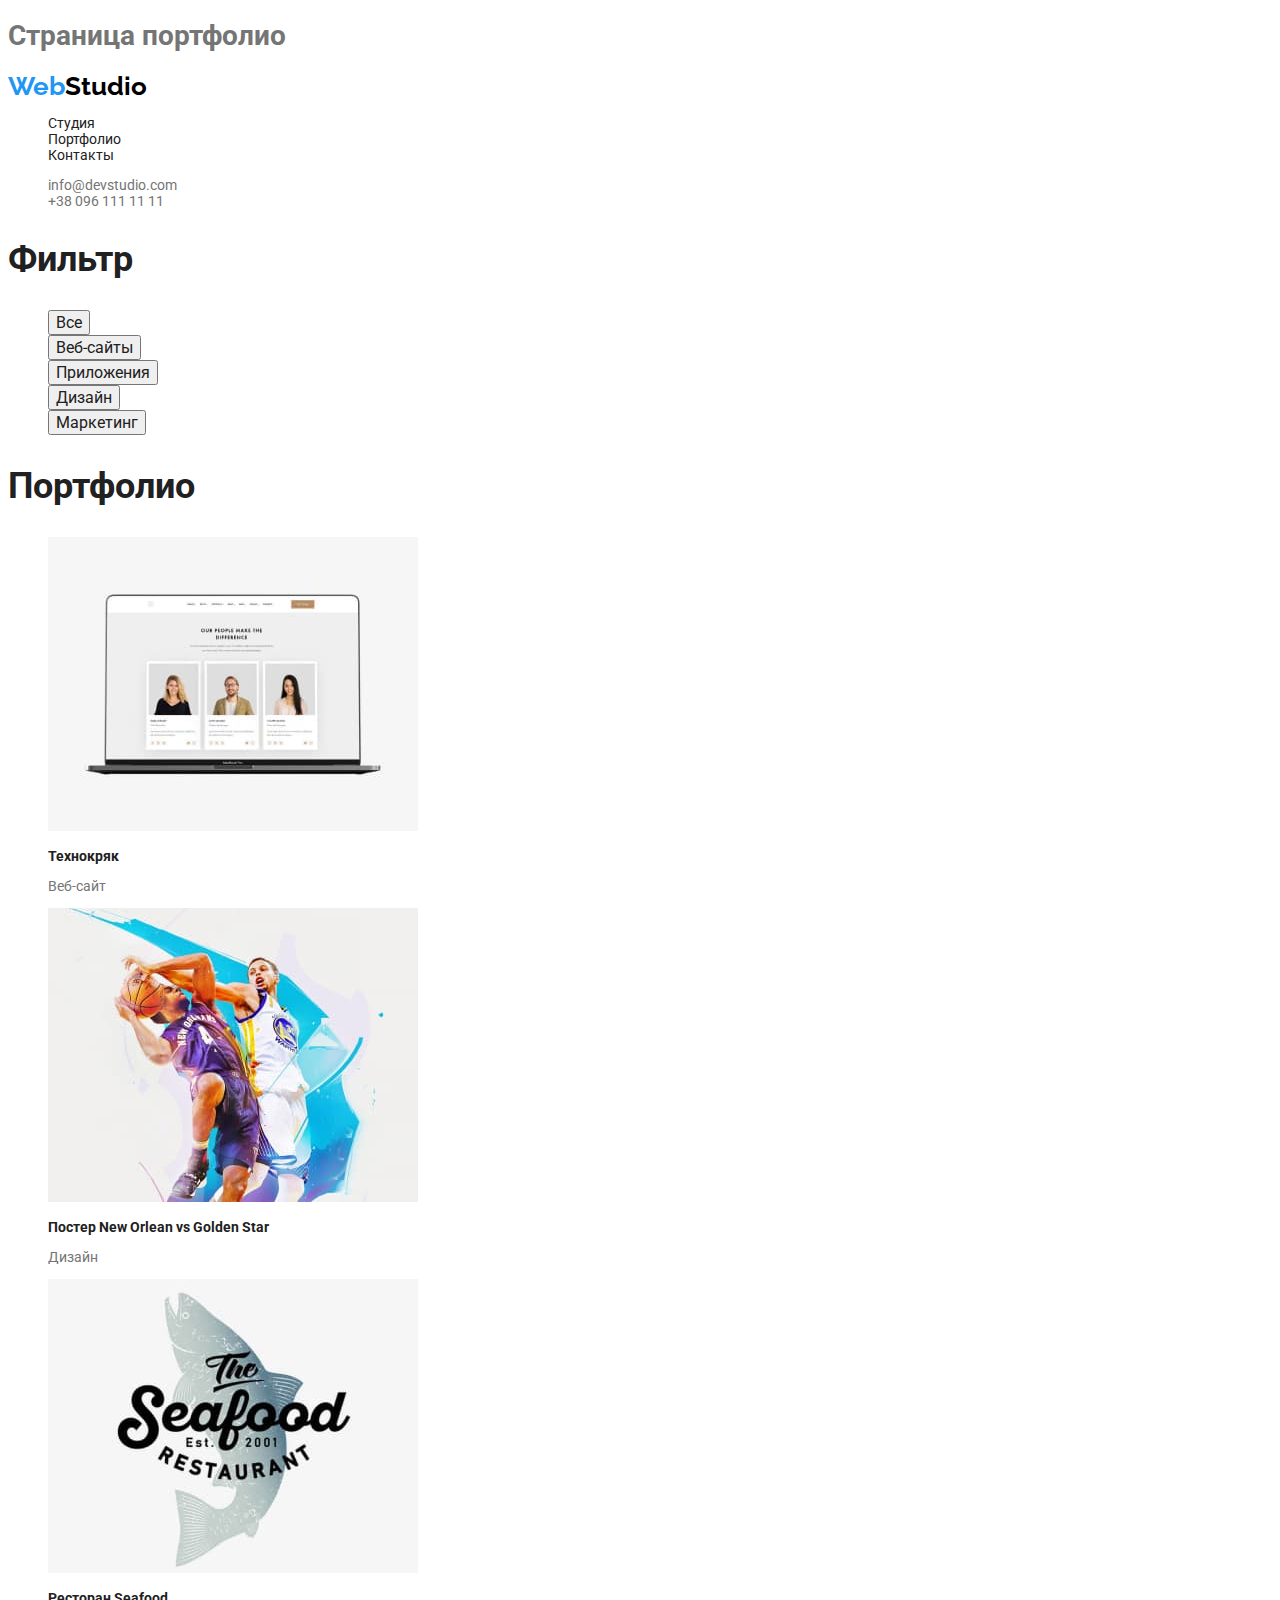
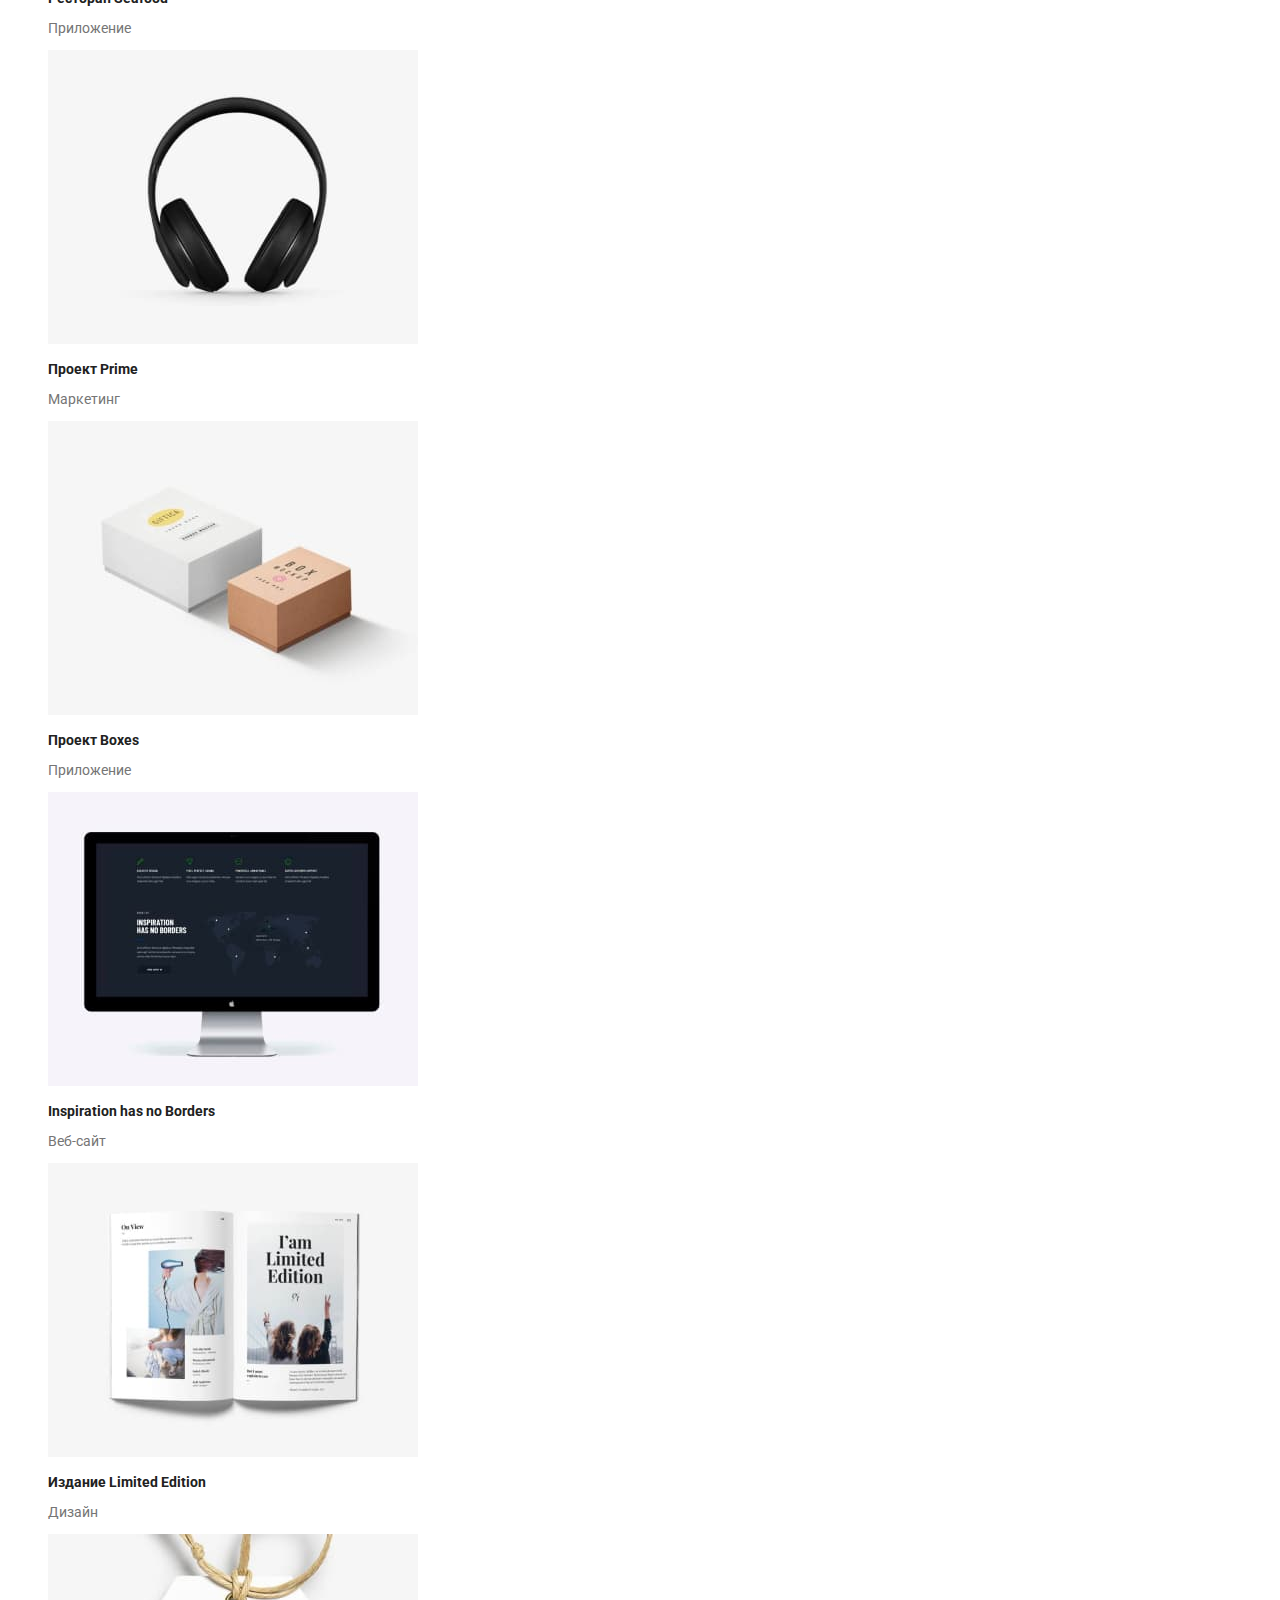
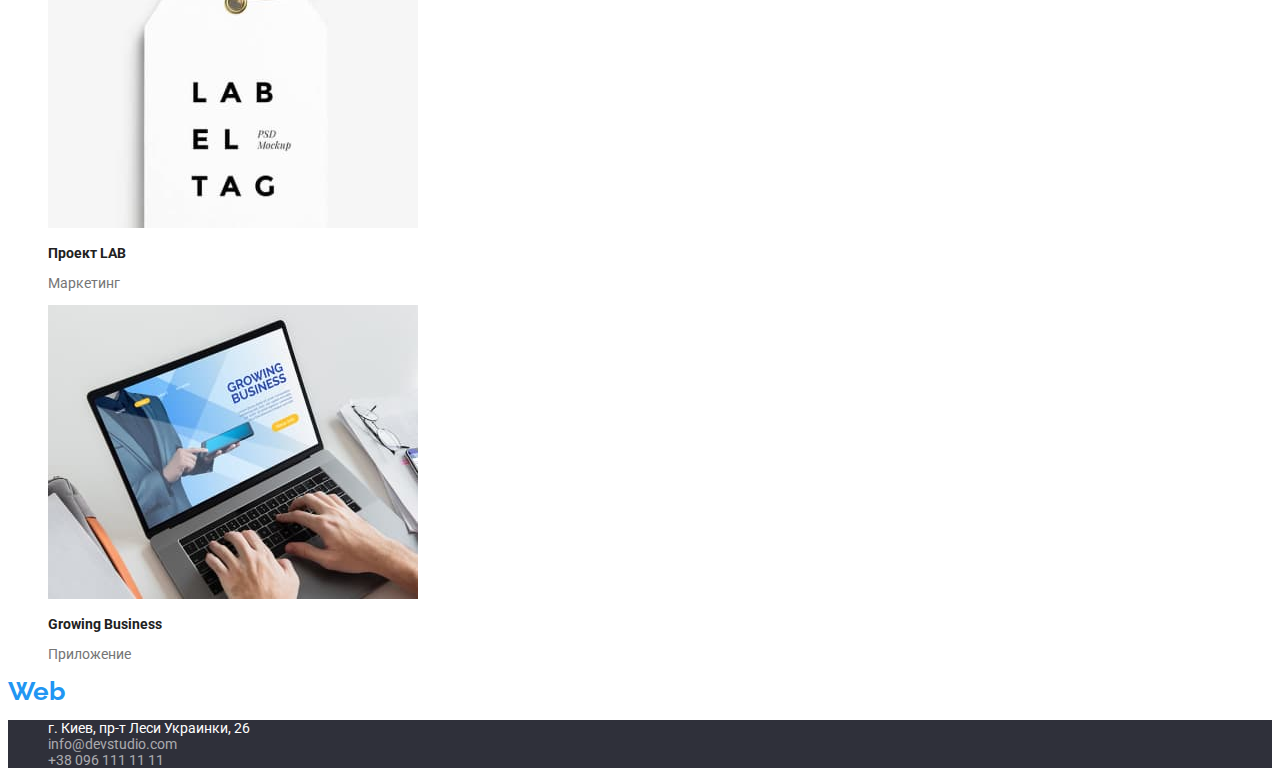
==== portfolio.html @ e49c1f8f "Додає пропущені пробіли між атрибутами" ====
<!DOCTYPE html>
<html lang="ru">
  <head>
    <title>Портфолио</title>
    <link rel= "stylesheet" href="./css/styles.css" />
      <meta http-equiv="X-UA-Compatible" content="IE=Edge">
      <meta charset="utf-8">
      <link rel="preconnect" href="https://fonts.gstatic.com">
    <link href="https://fonts.googleapis.com/css2?family=Raleway:wght@700&family=Roboto:wght@400;500;700;900&display=swap" rel="stylesheet">
  </head>
  <body>
 <!--Хедер-->  
      <h1>Страница портфолио</h1>
    <header>
        <nav>
            <a href="index.html" class=logo>Web<span class="span-black">Studio</span></a>
            <ul class="site-nav list">
                <li><a href="./index.html"class=link>Студия</a></li> 
                <li><a href="" class=link>Портфолио</a></li>
                <li><a href="" class=link>Контакты</a></li> 
            </ul>
        </nav>
        <ul class="auth-nav list">
            <li><a href="mailto:info@devstudio.com" class=link>info@devstudio.com</a> </li> 
            <li><a href="tel:+380961111111" class=link>+38 096 111 11 11</a> </li>
          </ul> 
    </header>
    <main>
 <!--Фильтр-->  
        <section>
            <h2>Фильтр</h2>
            <ul class="button-list">
                <li><button type=button class="button">Все</button></li>
                <li><button type=button class="button">Веб-сайты</button></li>
                <li><button type=button class="button">Приложения</button></li>
                <li><button type=button class="button">Дизайн</button></li>
                <li><button type=button class="button">Маркетинг</button></li>
            </ul>
        </section>
 <!--Портфолио-->  
        <section>
            <h2>Портфолио</h2>
            <ul>
                <li>
                    <img src="./images/img4.jpg" alt="технокряк" width="370"/>
                    <h3 class="title">Технокряк</h3>
                    <p>Веб-сайт</p>  
                </li>
                <li>
                    <img src="./images/img5.jpg" alt="Постер New Orlean vs Golden Star" width="370"/>
                    <h3 class="title">Постер New Orlean vs Golden Star</h3>
                    <p>Дизайн</p>  
                </li>
                <li>
                    <img src="./images/img6.jpg" alt="Ресторан Seafood" width="370"/>
                    <h3 class="title">Ресторан Seafood</h3>
                    <p>Приложение</p>  
                </li> 
                <li>
                    <img src="./images/img7.jpg" alt="Проект Prime" width="370"/>
                    <h3 class="title">Проект Prime</h3>
                    <p>Маркетинг</p>  
                </li>
                <li>
                    <img src="./images/img8.jpg" alt="Проект Boxes" width="370"/>
                    <h3 class="title">Проект Boxes</h3>
                    <p>Приложение</p>  
                </li>
                <li>
                    <img src="./images/img9.jpg" alt="Inspiration has no Borders" width="370"/>
                    <h3 class="title">Inspiration has no Borders</h3>
                    <p>Веб-сайт</p>  
                </li>
                <li>
                    <img src="./images/img10.jpg" alt="Издание Limited Edition" width="370"/>
                    <h3 class="title">Издание Limited Edition</h3>
                    <p>Дизайн</p>  
                </li> 
                <li>
                    <img src="./images/img11.jpg" alt="Проект LAB" width="370"/>
                    <h3 class="title">Проект LAB</h3>
                    <p>Маркетинг</p>  
                </li> 
                <li>
                    <img src="./images/img12.jpg" alt="Проект LAB" width="370"/>
                    <h3 class="title">Growing Business</h3>
                    <p>Приложение</p>  
                </li>    
            </ul> 
        </section>
    </main>
 <!--Футер-->  
    <footer>
        <a href="index.html" class=logo>Web<span class="span-white">Studio</span></a>
        <address>   
        <ul class="address">
            <li><a href=""class=address>г. Киев, пр-т Леси Украинки, 26</a></li>  
            <li><a href="mailto:info@devstudio.com" class=address-communication>info@devstudio.com</a></li>   
            <li><a href="tel:+380961111111" class=address-communication>+38 096 111 11 11</a></li>        
        </ul>
        </address>
    </footer> 
   </body>
</html>
---- css/styles.css ----
:root {
    --primery-text-color: #757575;  
    --title-text-color: #212121; 
    --hero-title-text-color: #FFFFFF; 
    --accent-color: #2196F3;
    --primery-background-color: #FFFFFF; 
}

body {
    background-color: var(--primery-background-color);
    color: var(--primery-text-color);
    font-family: 'Roboto', sans-serif;
    font-weight: regular;
    font-size: 14px;
    line-height: 1,7;
    font-display: swap;
}

/* list style*/

a {
    text-decoration: none;
  }

ul {
    list-style: none;
}

/* logo */

.logo {
    color: var(--accent-color);
    font-family: 'Raleway', sans-serif;
    font-style: normal;
    font-weight: bold;
    font-size: 26px;
    line-height: 1,7;
} 

.span-black {
    color: #000000;
}
.span-white {
    color: #FFFFFF
}

 /* site nav */

.site-nav .link {
    color: var(--title-text-color);
    font-weight: medium;
    font-size: 14px;
}

.site-nav .link:hover,
.site-nav .link:focus {
    color: var(--accent-color);
}

/* auth nav */

.auth-nav .link {
    color: var(--primery-text-color);
    font-weight: medium;
    font-size: 14px;
}
.auth-nav .link:hover,
.auth-nav .link:focus {
    color: var(--accent-color);
}

/* hero */

.hero-title {
    color: var(--hero-title-text-color);
    font-weight: black;
    font-size: 44px;
    line-height: 1,4;
    background-color: #2F303A;
}

/* section */

h2 {
    color: var(--title-text-color);
    font-weight: bold;
    font-size: 36px;
}

.title {
    color: var(--title-text-color);
    font-weight: bold;
    font-size: 14px;
}

/* button */

.button-primery {
    color: #FFFFFF; 
    background-color: var(--accent-color);
    cursor: pointer;
    font-style: bold;
    font-family: 'Roboto', sans-serif;
    font-size: 16px;
    line-height: 1,9;
}   
.button {
    color: var(--title-text-color);
    cursor: pointer; 
    font-style: medium;
    font-family: 'Roboto', sans-serif;
    font-size: 16px;
    line-height: 1,6;  
}
.button:hover,
.button:focus {
    background-color: var(--accent-color);
}

/* footer contacts */

address {
    font-style: normal;
}
.address {
    color: #FFFFFF;
    font-family: 'Roboto', sans-serif;
    font-style: regular;
    font-size: 14px;
    line-height: 1,7;
    background-color: #2F303A;
}
.address-communication {
    color: rgba(255, 255, 255, 0.6);
}
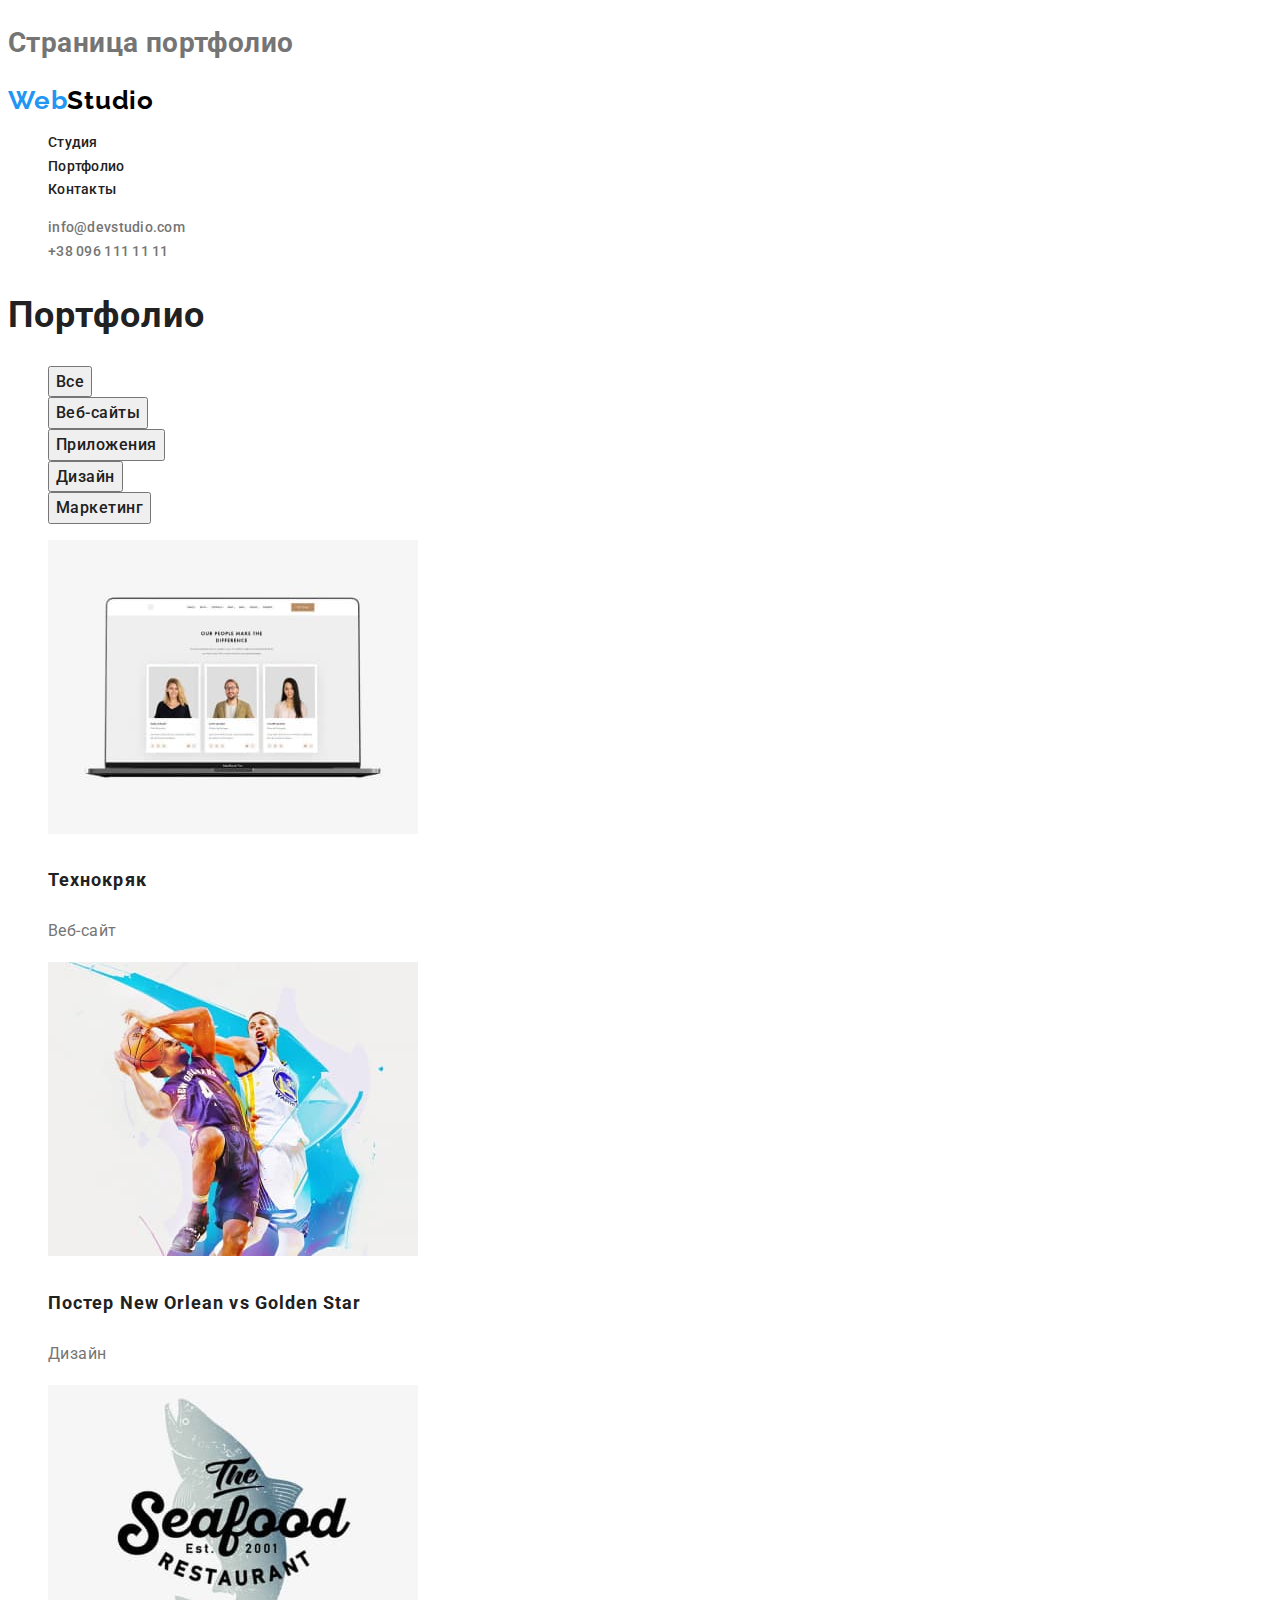
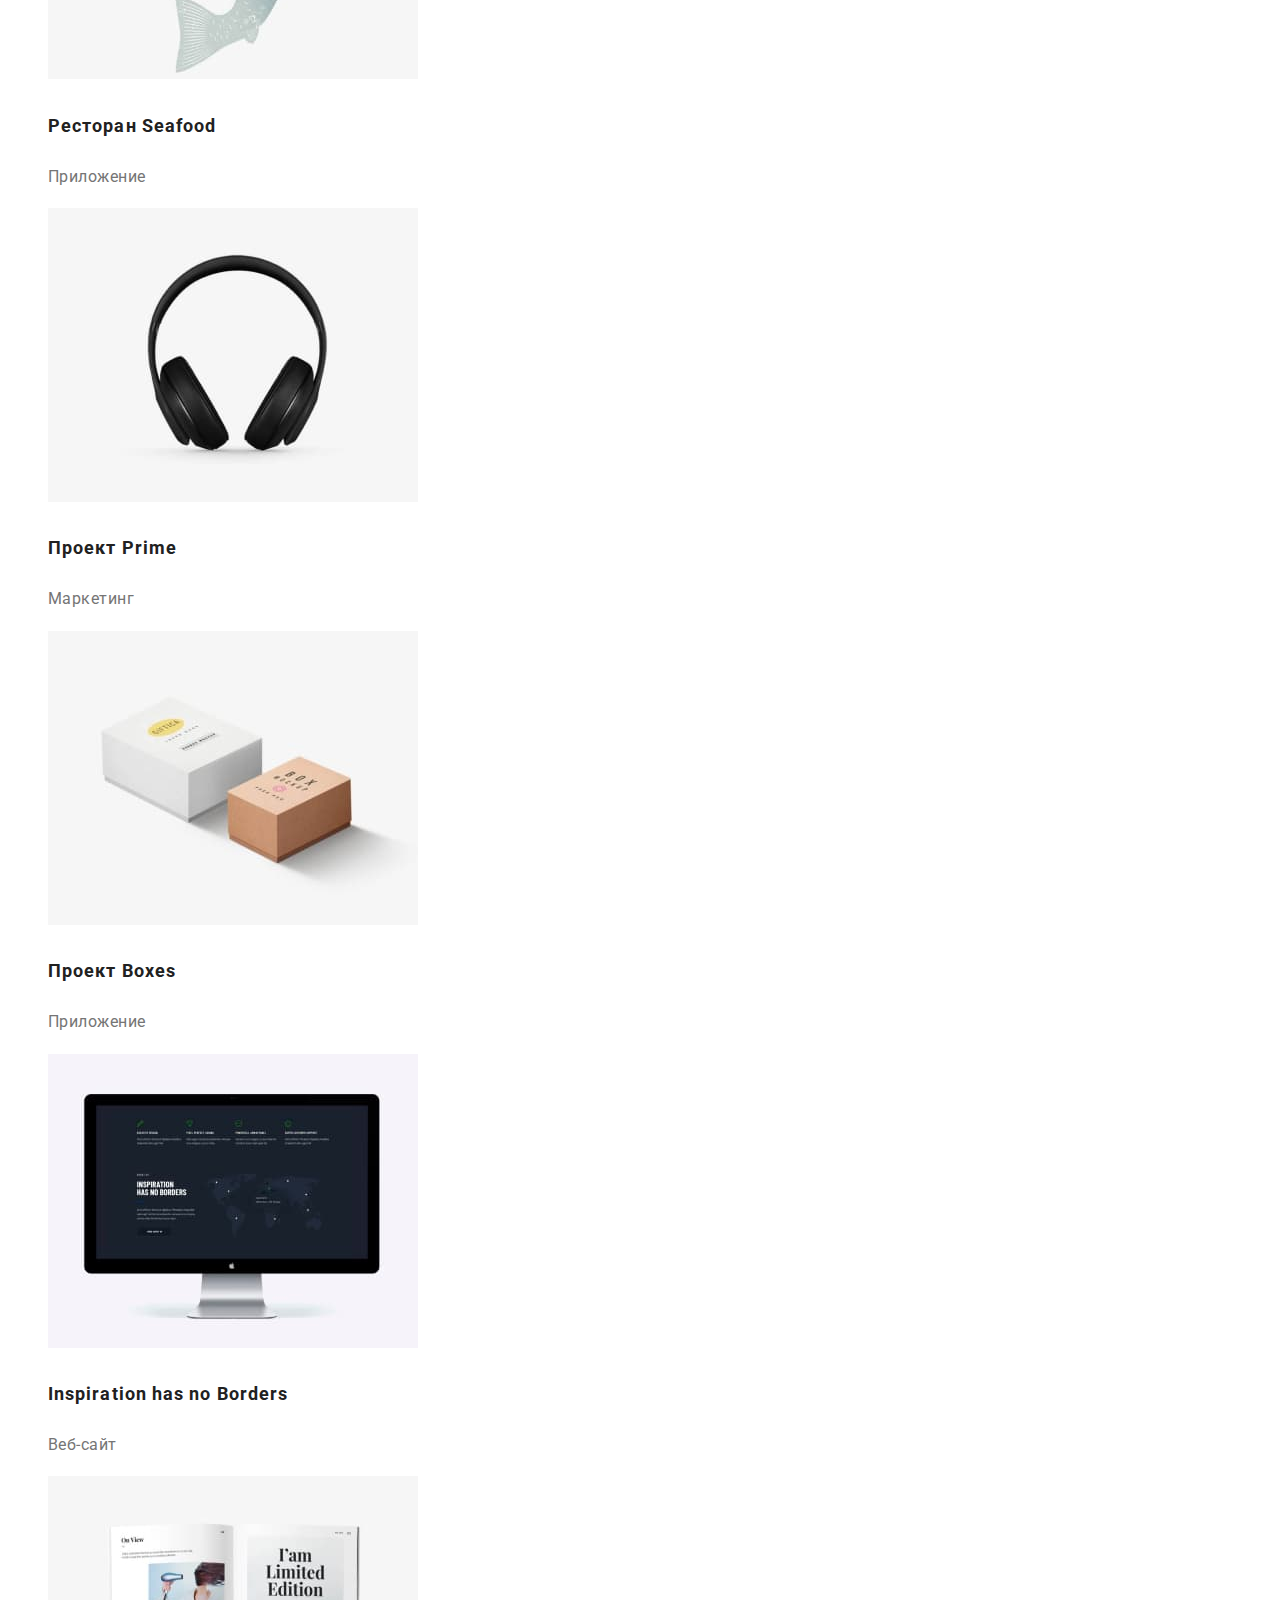
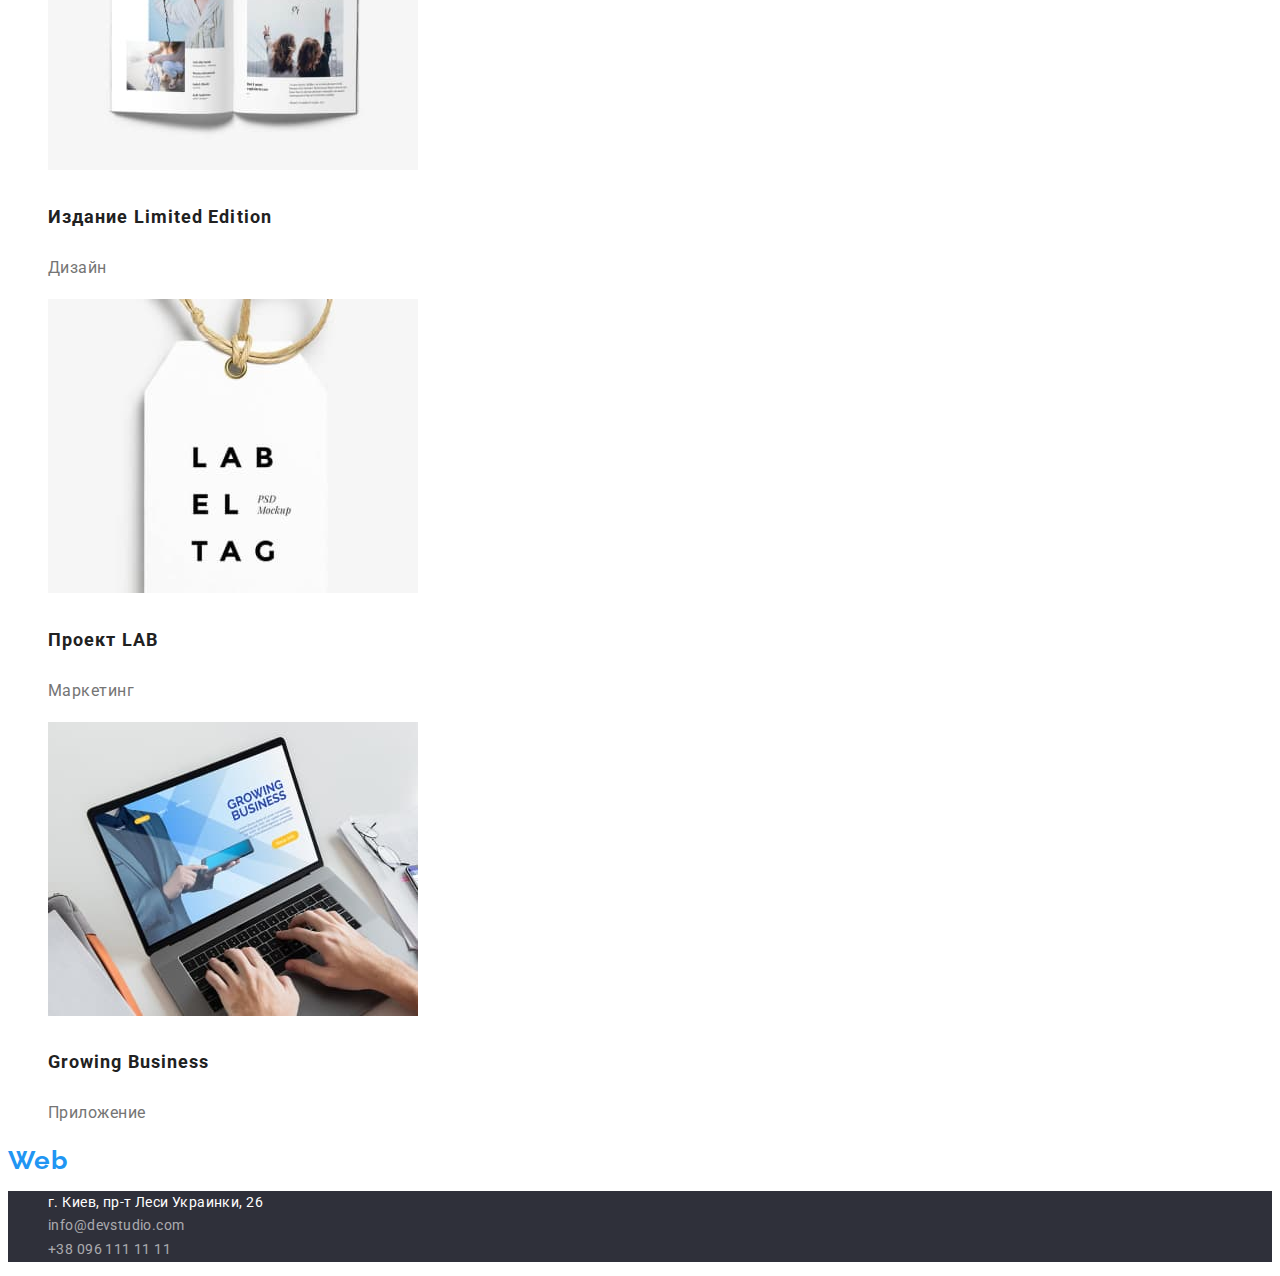
==== commit 943bb592: "Коригує текст і параметри шрифта" ====
--- a/portfolio.html
+++ b/portfolio.html
@@ -26,9 +26,9 @@
           </ul> 
     </header>
     <main>
- <!--Фильтр-->  
+ <!--Портфолио-->  
         <section>
-            <h2>Фильтр</h2>
+            <h2>Портфолио</h2>
             <ul class="button-list">
                 <li><button type=button class="button">Все</button></li>
                 <li><button type=button class="button">Веб-сайты</button></li>
@@ -36,55 +36,51 @@
                 <li><button type=button class="button">Дизайн</button></li>
                 <li><button type=button class="button">Маркетинг</button></li>
             </ul>
-        </section>
- <!--Портфолио-->  
-        <section>
-            <h2>Портфолио</h2>
-            <ul>
+            <ul class="portfolio">
                 <li>
                     <img src="./images/img4.jpg" alt="технокряк" width="370"/>
-                    <h3 class="title">Технокряк</h3>
-                    <p>Веб-сайт</p>  
+                    <h3 class="portfolio-title">Технокряк</h3>
+                    <p class="portfolio">Веб-сайт</p>  
                 </li>
                 <li>
                     <img src="./images/img5.jpg" alt="Постер New Orlean vs Golden Star" width="370"/>
-                    <h3 class="title">Постер New Orlean vs Golden Star</h3>
-                    <p>Дизайн</p>  
+                    <h3 class="portfolio-title">Постер New Orlean vs Golden Star</h3>
+                    <p class="portfolio">Дизайн</p>  
                 </li>
                 <li>
                     <img src="./images/img6.jpg" alt="Ресторан Seafood" width="370"/>
-                    <h3 class="title">Ресторан Seafood</h3>
-                    <p>Приложение</p>  
+                    <h3 class="portfolio-title">Ресторан Seafood</h3>
+                    <p class="portfolio">Приложение</p>  
                 </li> 
                 <li>
                     <img src="./images/img7.jpg" alt="Проект Prime" width="370"/>
-                    <h3 class="title">Проект Prime</h3>
-                    <p>Маркетинг</p>  
+                    <h3 class="portfolio-title">Проект Prime</h3>
+                    <p class="portfolio">Маркетинг</p>  
                 </li>
                 <li>
                     <img src="./images/img8.jpg" alt="Проект Boxes" width="370"/>
-                    <h3 class="title">Проект Boxes</h3>
-                    <p>Приложение</p>  
+                    <h3 class="portfolio-title">Проект Boxes</h3>
+                    <p class="portfolio">Приложение</p>  
                 </li>
                 <li>
                     <img src="./images/img9.jpg" alt="Inspiration has no Borders" width="370"/>
-                    <h3 class="title">Inspiration has no Borders</h3>
-                    <p>Веб-сайт</p>  
+                    <h3 class="portfolio-title">Inspiration has no Borders</h3>
+                    <p class="portfolio">Веб-сайт</p>  
                 </li>
                 <li>
                     <img src="./images/img10.jpg" alt="Издание Limited Edition" width="370"/>
-                    <h3 class="title">Издание Limited Edition</h3>
-                    <p>Дизайн</p>  
+                    <h3 class="portfolio-title">Издание Limited Edition</h3>
+                    <p class="portfolio">Дизайн</p>  
                 </li> 
                 <li>
                     <img src="./images/img11.jpg" alt="Проект LAB" width="370"/>
-                    <h3 class="title">Проект LAB</h3>
-                    <p>Маркетинг</p>  
+                    <h3 class="portfolio-title">Проект LAB</h3>
+                    <p class="portfolio">Маркетинг</p>  
                 </li> 
                 <li>
                     <img src="./images/img12.jpg" alt="Проект LAB" width="370"/>
-                    <h3 class="title">Growing Business</h3>
-                    <p>Приложение</p>  
+                    <h3 class="portfolio-title">Growing Business</h3>
+                    <p class="portfolio">Приложение</p>  
                 </li>    
             </ul> 
         </section>
--- a/css/styles.css
+++ b/css/styles.css
@@ -10,9 +10,10 @@
     background-color: var(--primery-background-color);
     color: var(--primery-text-color);
     font-family: 'Roboto', sans-serif;
-    font-weight: regular;
+    font-weight: 400;
     font-size: 14px;
-    line-height: 1,7;
+    line-height: 1.7;
+    letter-spacing: 0.03em;
     font-display: swap;
 }
 
@@ -32,9 +33,10 @@
     color: var(--accent-color);
     font-family: 'Raleway', sans-serif;
     font-style: normal;
-    font-weight: bold;
+    font-weight: 700;
     font-size: 26px;
-    line-height: 1,7;
+    line-height: 1.19;
+    letter-spacing: 0.03em;
 } 
 
 .span-black {
@@ -48,8 +50,10 @@
 
 .site-nav .link {
     color: var(--title-text-color);
-    font-weight: medium;
+    font-weight: 500;
     font-size: 14px;
+    line-height: 1.14;
+    letter-spacing: 0.02em;
 }
 
 .site-nav .link:hover,
@@ -61,8 +65,10 @@
 
 .auth-nav .link {
     color: var(--primery-text-color);
-    font-weight: medium;
+    font-weight: 500;
     font-size: 14px;
+    line-height: 1.14;
+    letter-spacing: 0.02em;
 }
 .auth-nav .link:hover,
 .auth-nav .link:focus {
@@ -73,9 +79,10 @@
 
 .hero-title {
     color: var(--hero-title-text-color);
-    font-weight: black;
+    font-weight: 900;
     font-size: 44px;
-    line-height: 1,4;
+    line-height: 1.36;
+    letter-spacing: 0.06em;
     background-color: #2F303A;
 }
 
@@ -83,14 +90,50 @@
 
 h2 {
     color: var(--title-text-color);
-    font-weight: bold;
+    font-weight: 700;
     font-size: 36px;
+    line-height: 1.17;
+    letter-spacing: 0.03em;
 }
 
 .title {
     color: var(--title-text-color);
-    font-weight: bold;
+    font-weight: 700;
     font-size: 14px;
+    line-height: 1.14;
+    letter-spacing: 0.03em;
+}
+
+/* section-team */
+
+.team-title {
+    color: var(--title-text-color);
+    font-weight: 500;
+    font-size: 16px;
+    line-height: 1.19;
+    letter-spacing: 0.03em;
+}
+
+.team-text {
+    font-size: 16px;
+    line-height: 1.19;
+    letter-spacing: 0.03em;
+}
+
+/* section-portfolio */
+
+.portfolio-title {
+    color: var(--title-text-color);
+    font-weight: 700;
+    font-size: 18px;
+    line-height: 2;
+    letter-spacing: 0.06em;
+}
+
+.portfolio {
+    font-size: 16px;
+    line-height: 1.9;
+    letter-spacing: 0.03em;
 }
 
 /* button */
@@ -99,18 +142,20 @@
     color: #FFFFFF; 
     background-color: var(--accent-color);
     cursor: pointer;
-    font-style: bold;
+    font-weight: 700;
     font-family: 'Roboto', sans-serif;
     font-size: 16px;
-    line-height: 1,9;
+    line-height: 1.9;
+    letter-spacing: 0.06em;
 }   
 .button {
     color: var(--title-text-color);
     cursor: pointer; 
-    font-style: medium;
+    font-weight: 500;
     font-family: 'Roboto', sans-serif;
     font-size: 16px;
-    line-height: 1,6;  
+    line-height: 1.6;  
+    letter-spacing: 0.03em;
 }
 .button:hover,
 .button:focus {
@@ -125,9 +170,10 @@
 .address {
     color: #FFFFFF;
     font-family: 'Roboto', sans-serif;
-    font-style: regular;
+    font-weight: 400;
     font-size: 14px;
-    line-height: 1,7;
+    line-height: 1.7;
+    letter-spacing: 0.03em;
     background-color: #2F303A;
 }
 .address-communication {
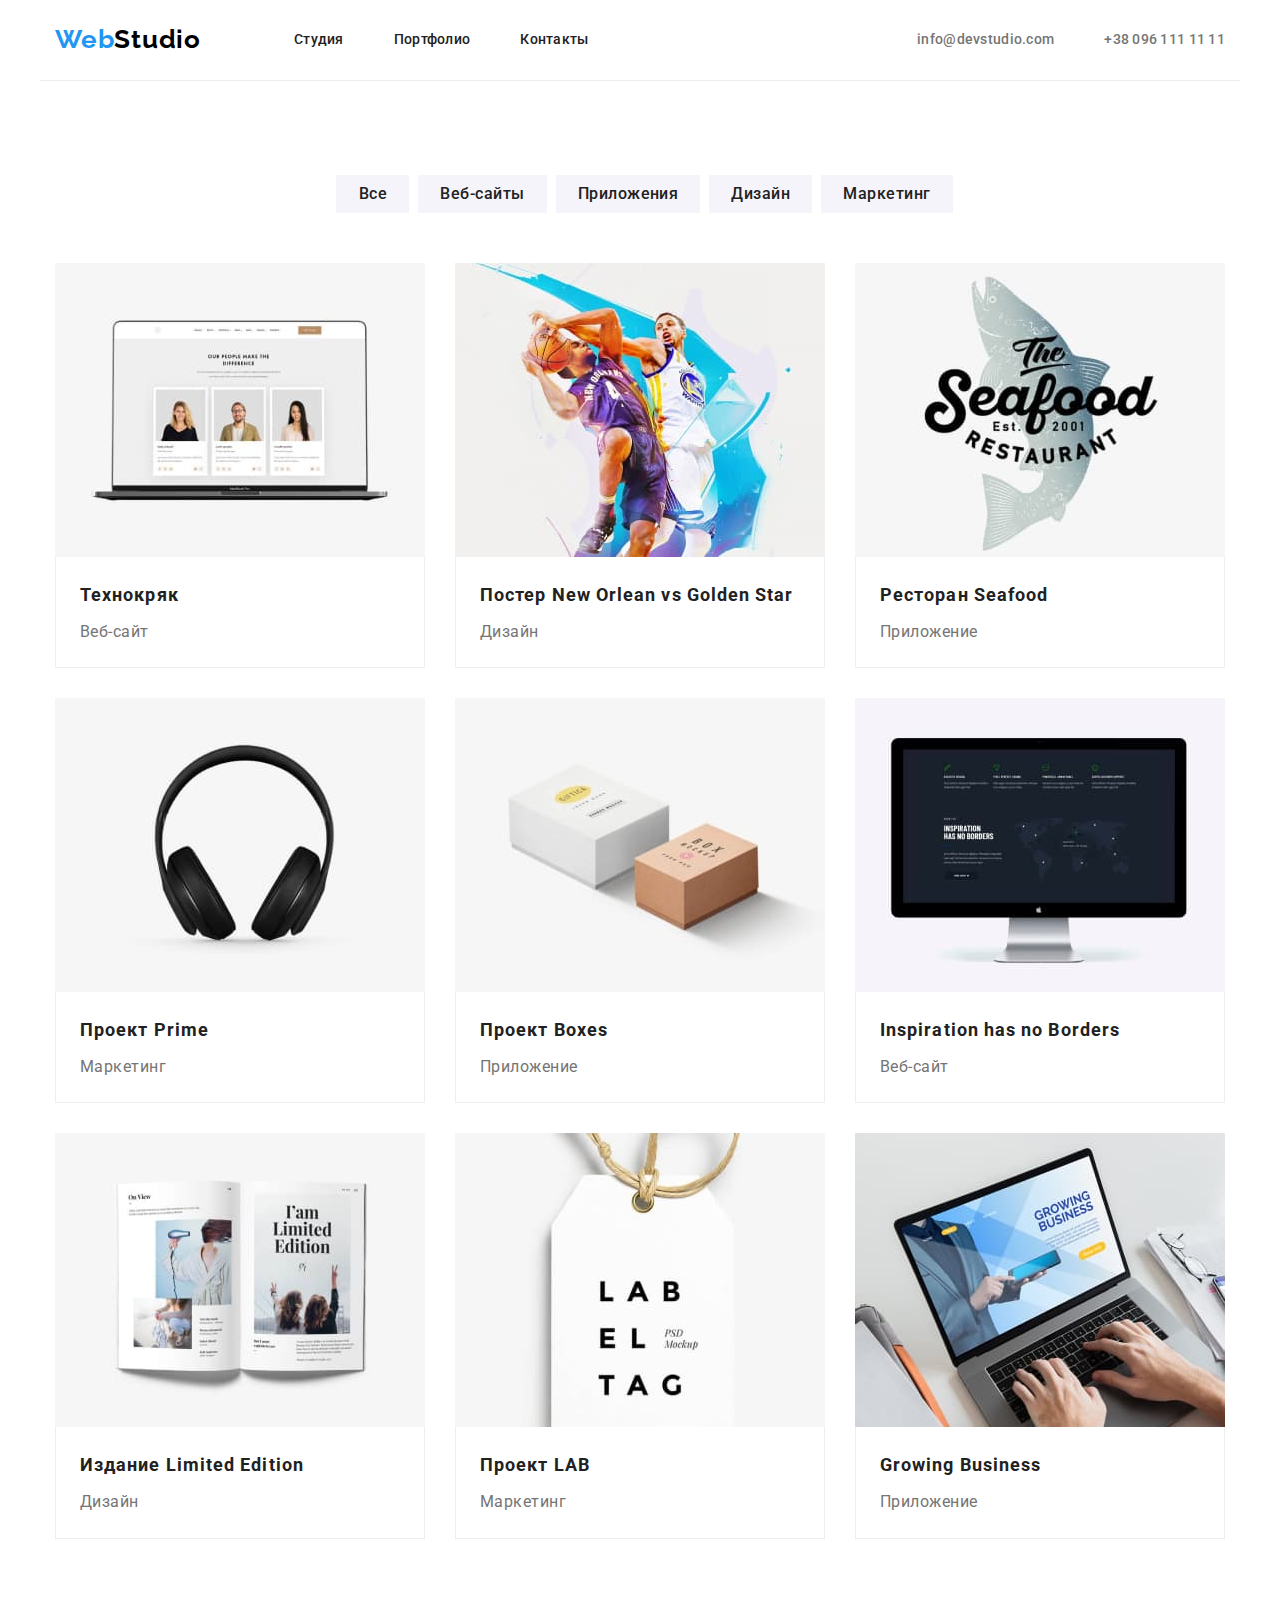
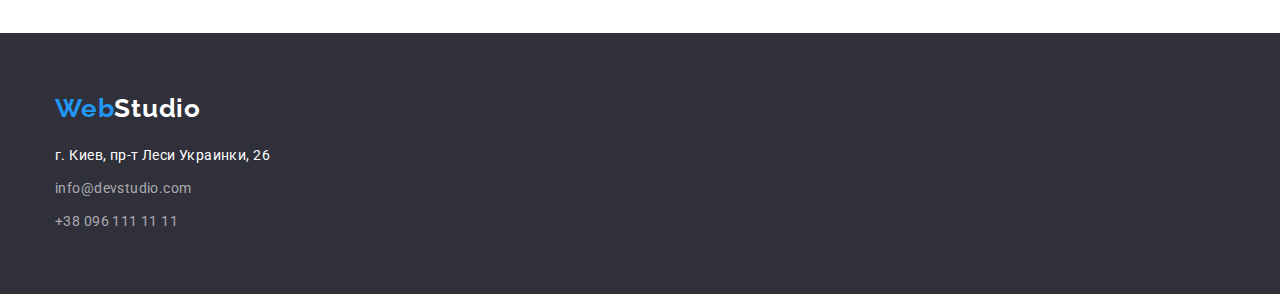
==== commit f2359042: "Оновлює робочий файл" ====
--- a/portfolio.html
+++ b/portfolio.html
@@ -2,99 +2,126 @@
 <html lang="ru">
   <head>
     <title>Портфолио</title>
-    <link rel= "stylesheet" href="./css/styles.css" />
       <meta http-equiv="X-UA-Compatible" content="IE=Edge">
       <meta charset="utf-8">
       <link rel="preconnect" href="https://fonts.gstatic.com">
     <link href="https://fonts.googleapis.com/css2?family=Raleway:wght@700&family=Roboto:wght@400;500;700;900&display=swap" rel="stylesheet">
-  </head>
+    <link rel="stylesheet" href="https://cdnjs.cloudflare.com/ajax/libs/modern-normalize/1.0.0/modern-normalize.min.css">  
+    <link rel= "stylesheet" href="./css/styles.css" />
+</head>
   <body>
  <!--Хедер-->  
-      <h1>Страница портфолио</h1>
+      <!--<h1>Страница портфолио</h1>-->  
     <header>
-        <nav>
+        <div class="container-header container"> 
+            <nav class="site-nav">
             <a href="index.html" class=logo>Web<span class="span-black">Studio</span></a>
-            <ul class="site-nav list">
-                <li><a href="./index.html"class=link>Студия</a></li> 
-                <li><a href="" class=link>Портфолио</a></li>
-                <li><a href="" class=link>Контакты</a></li> 
-            </ul>
-        </nav>
-        <ul class="auth-nav list">
-            <li><a href="mailto:info@devstudio.com" class=link>info@devstudio.com</a> </li> 
-            <li><a href="tel:+380961111111" class=link>+38 096 111 11 11</a> </li>
-          </ul> 
-    </header>
-    <main>
+                <ul class="site-nav list">
+                    <li class="item"><a href="index.html" class=link>Студия</a></li> 
+                    <li class="item"><a href="./portfolio.html" class=link>Портфолио</a></li>
+                    <li class="item"><a href="" class=link>Контакты</a></li> 
+                </ul>
+            </nav>
+                <ul class="auth-nav list">
+                  <li class="item"><a href="mailto:info@devstudio.com" class=link>info@devstudio.com</a> </li> 
+                  <li class="item"><a href="tel:+380961111111" class=link>+38 096 111 11 11</a> </li>
+                </ul> 
+        </div> 
+        </header>
+        <main>
  <!--Портфолио-->  
         <section>
-            <h2>Портфолио</h2>
+        <div class="container-portfolio container section">
+            <!--<h2>Портфолио</h2>--> 
             <ul class="button-list">
-                <li><button type=button class="button">Все</button></li>
-                <li><button type=button class="button">Веб-сайты</button></li>
-                <li><button type=button class="button">Приложения</button></li>
-                <li><button type=button class="button">Дизайн</button></li>
-                <li><button type=button class="button">Маркетинг</button></li>
+                <li class="button-item"><button type=button class="button">Все</button></li>
+                <li class="button-item"><button type=button class="button">Веб-сайты</button></li>
+                <li class="button-item"><button type=button class="button">Приложения</button></li>
+                <li class="button-item"><button type=button class="button">Дизайн</button></li>
+                <li class="button-item"><button type=button class="button">Маркетинг</button></li>
             </ul>
-            <ul class="portfolio">
-                <li>
+            <ul class="portfolio-list">
+                <li class="portfolio-item">
                     <img src="./images/img4.jpg" alt="технокряк" width="370"/>
+                <div class="portfolio-card">
                     <h3 class="portfolio-title">Технокряк</h3>
                     <p class="portfolio">Веб-сайт</p>  
+                </div>
                 </li>
-                <li>
+                <li class="portfolio-item">
                     <img src="./images/img5.jpg" alt="Постер New Orlean vs Golden Star" width="370"/>
+                <div class="portfolio-card">    
                     <h3 class="portfolio-title">Постер New Orlean vs Golden Star</h3>
                     <p class="portfolio">Дизайн</p>  
+                </div>
                 </li>
-                <li>
+                <li class="portfolio-item">
                     <img src="./images/img6.jpg" alt="Ресторан Seafood" width="370"/>
+                <div class="portfolio-card"> 
                     <h3 class="portfolio-title">Ресторан Seafood</h3>
-                    <p class="portfolio">Приложение</p>  
+                    <p class="portfolio">Приложение</p> 
+                </div> 
                 </li> 
-                <li>
+                <li class="portfolio-item">
                     <img src="./images/img7.jpg" alt="Проект Prime" width="370"/>
+                <div class="portfolio-card"> 
                     <h3 class="portfolio-title">Проект Prime</h3>
-                    <p class="portfolio">Маркетинг</p>  
+                    <p class="portfolio">Маркетинг</p> 
+                </div> 
                 </li>
-                <li>
+                <li class="portfolio-item">
                     <img src="./images/img8.jpg" alt="Проект Boxes" width="370"/>
+                <div class="portfolio-card"> 
                     <h3 class="portfolio-title">Проект Boxes</h3>
-                    <p class="portfolio">Приложение</p>  
+                    <p class="portfolio">Приложение</p>
+                </div>   
                 </li>
-                <li>
+                <li class="portfolio-item">
                     <img src="./images/img9.jpg" alt="Inspiration has no Borders" width="370"/>
+                <div class="portfolio-card">
                     <h3 class="portfolio-title">Inspiration has no Borders</h3>
                     <p class="portfolio">Веб-сайт</p>  
+                </div> 
                 </li>
-                <li>
+                <li class="portfolio-item">
                     <img src="./images/img10.jpg" alt="Издание Limited Edition" width="370"/>
+                <div class="portfolio-card">
                     <h3 class="portfolio-title">Издание Limited Edition</h3>
                     <p class="portfolio">Дизайн</p>  
+                </div>
                 </li> 
-                <li>
+                <li class="portfolio-item">
                     <img src="./images/img11.jpg" alt="Проект LAB" width="370"/>
+                <div class="portfolio-card">
                     <h3 class="portfolio-title">Проект LAB</h3>
-                    <p class="portfolio">Маркетинг</p>  
+                    <p class="portfolio">Маркетинг</p> 
+                </div> 
                 </li> 
-                <li>
+                <li class="portfolio-item">
                     <img src="./images/img12.jpg" alt="Проект LAB" width="370"/>
+                <div class="portfolio-card">
                     <h3 class="portfolio-title">Growing Business</h3>
                     <p class="portfolio">Приложение</p>  
+                </div>
                 </li>    
             </ul> 
+        </div>
         </section>
     </main>
  <!--Футер-->  
-    <footer>
-        <a href="index.html" class=logo>Web<span class="span-white">Studio</span></a>
-        <address>   
-        <ul class="address">
-            <li><a href=""class=address>г. Киев, пр-т Леси Украинки, 26</a></li>  
-            <li><a href="mailto:info@devstudio.com" class=address-communication>info@devstudio.com</a></li>   
-            <li><a href="tel:+380961111111" class=address-communication>+38 096 111 11 11</a></li>        
-        </ul>
-        </address>
-    </footer> 
-   </body>
-</html>+ <footer>
+    <section class="footer-section">
+        <div class="footer container">
+            <a href="index.html" class=logo>Web<span class="span-white">Studio</span></a>
+            <address>
+                <ul class="address">
+                    <li><a href="" class=address>г. Киев, пр-т Леси Украинки, 26</a></li>  
+                    <li class="address-list"><a href="mailto:info@devstudio.com" class=address-communication>info@devstudio.com</a></li>   
+                    <li class="address-list"><a href="tel:+380961111111" class=address-communication>+38 096 111 11 11</a></li>        
+                </ul>
+            </address>
+        </div>
+    </section>
+        </footer>
+     </body>
+    </html>--- a/css/styles.css
+++ b/css/styles.css
@@ -4,6 +4,7 @@
     --hero-title-text-color: #FFFFFF; 
     --accent-color: #2196F3;
     --primery-background-color: #FFFFFF; 
+    --secondary-background-color: #2F303A;
 }
 
 body {
@@ -17,6 +18,33 @@
     font-display: swap;
 }
 
+/* section */
+
+.section {
+   padding-top: 94px;
+   padding-bottom: 94px;
+}
+
+/* class container */
+
+.container {
+     margin-left: auto;
+     margin-right: auto;
+     width: 1200px;
+     padding-left: 15px;
+     padding-right: 15px;
+}
+
+/* class container-header */
+
+.container-header {
+    display: flex;
+    align-items: center;
+    margin-top: 0;
+    margin-bottom: 0;
+    border-bottom: 1px solid rgba(236, 236, 236, 1);
+}
+
 /* list style*/
 
 a {
@@ -25,6 +53,14 @@
 
 ul {
     list-style: none;
+
+    margin: 0;
+    padding: 0;
+}
+
+img {
+    display: block;
+    max-width: 100%;
 }
 
 /* logo */
@@ -37,6 +73,10 @@
     font-size: 26px;
     line-height: 1.19;
     letter-spacing: 0.03em;
+
+    margin-top: 24px;
+    margin-bottom: 24px;
+    margin-right: 93px;
 } 
 
 .span-black {
@@ -46,7 +86,15 @@
     color: #FFFFFF
 }
 
- /* site nav */
+ /* site nav */  
+
+ .site-nav {
+    display: flex;
+}
+
+.site-nav .item:not(:last-child) {
+    margin-right: 50px;
+}
 
 .site-nav .link {
     color: var(--title-text-color);
@@ -54,6 +102,11 @@
     font-size: 14px;
     line-height: 1.14;
     letter-spacing: 0.02em;
+
+    display: block;
+    padding-top: 32px;
+    padding-bottom: 32px;
+    padding-left: 0;
 }
 
 .site-nav .link:hover,
@@ -62,6 +115,15 @@
 }
 
 /* auth nav */
+
+.auth-nav {
+    display: flex;
+    margin-left: auto;
+}
+
+.auth-nav .item + .item {
+    margin-left: 50px;
+}
 
 .auth-nav .link {
     color: var(--primery-text-color);
@@ -69,6 +131,10 @@
     font-size: 14px;
     line-height: 1.14;
     letter-spacing: 0.02em;
+
+    display: block;
+    padding-top: 32px;
+    padding-bottom: 32px;
 }
 .auth-nav .link:hover,
 .auth-nav .link:focus {
@@ -76,6 +142,18 @@
 }
 
 /* hero */
+
+.section-hero {
+    background-color: var(--secondary-background-color);
+}
+
+.container-hero {
+    text-align: center;
+    margin-top: 0;
+    margin-bottom: 0;
+    padding-top: 200px;
+    padding-bottom: 200px;
+}
 
 .hero-title {
     color: var(--hero-title-text-color);
@@ -83,10 +161,29 @@
     font-size: 44px;
     line-height: 1.36;
     letter-spacing: 0.06em;
-    background-color: #2F303A;
-}
-
-/* section */
+
+    margin-top: 0;
+    margin-bottom: 0;
+    padding-bottom: 0;
+    padding-left: 237px;
+    padding-right: 237px;
+}
+
+/* section-feature */
+
+.feature {
+    width: 270px;
+}
+
+.list-feature {
+    display: flex;
+    flex-wrap: wrap;
+    flex-basis: calc(100% / 4 - 30px);
+}
+
+.feature:not(:last-child) {
+    margin-right: 30px;
+}
 
 h2 {
     color: var(--title-text-color);
@@ -94,17 +191,72 @@
     font-size: 36px;
     line-height: 1.17;
     letter-spacing: 0.03em;
-}
-
-.title {
+
+    margin-top: 0;
+    margin-bottom: 0;
+}
+
+.feature-title {
     color: var(--title-text-color);
     font-weight: 700;
     font-size: 14px;
     line-height: 1.14;
     letter-spacing: 0.03em;
-}
+    
+    margin-top: 0;
+    margin-bottom: 0;
+}
+
+.feature-text {
+    margin-top: 10px;
+    margin-bottom: 0;
+} 
+
+/* section-work */
+
+.container-work {
+    text-align: center;
+    padding-top: 0;
+}
+
+.list-work {
+    display: flex;
+    flex-wrap: wrap;
+    margin-right: -30px;
+    padding-top: 50px;
+}
+
+.work {
+    flex-basis: calc(100% / 3 - 30px);
+    margin-right: 30px;
+} 
 
 /* section-team */
+
+.section-team {
+    background-color: #F5F4FA;
+} 
+
+.container-team {
+    text-align: center;
+} 
+
+.list-team {
+    display: flex;
+    flex-wrap: wrap;
+    margin-top: 50px;
+    margin-right: -30px;
+} 
+
+.team {
+    flex-basis: calc(100% / 4 - 30px);
+    margin-right: 30px;
+    border-radius: 4px;
+    box-shadow: 0px 1px 1px 1px rgba(0, 0, 0, 0.2);
+    box-shadow: 0px 1px 1px 0px rgba(0, 0, 0, 0.14);
+    box-shadow: 0px 1px 3px 0px rgba(0, 0, 0, 0.12);
+    background-color: var(--primery-background-color);
+}  
 
 .team-title {
     color: var(--title-text-color);
@@ -112,12 +264,18 @@
     font-size: 16px;
     line-height: 1.19;
     letter-spacing: 0.03em;
+
+    margin-top: 30px;
+    margin-bottom: 10px;
 }
 
 .team-text {
     font-size: 16px;
     line-height: 1.19;
     letter-spacing: 0.03em;
+
+    margin-top: 0;
+    margin-bottom: 30px;
 }
 
 /* section-portfolio */
@@ -128,12 +286,38 @@
     font-size: 18px;
     line-height: 2;
     letter-spacing: 0.06em;
+
+    margin-top: 0;
+    margin-bottom: 4px;
 }
 
 .portfolio {
     font-size: 16px;
     line-height: 1.9;
     letter-spacing: 0.03em;
+
+    margin: 0;
+}
+
+.portfolio-list {
+    display: flex;
+    flex-wrap: wrap;
+    margin-right: -30px;
+    margin-bottom: -30px;
+}
+
+.portfolio-item {
+    flex-basis: calc(100% / 3 - 30px);
+    margin-right: 30px;
+    margin-bottom: 30px;
+}
+
+.portfolio-card {
+    padding-left: 24px;
+    padding-top: 20px;
+    padding-bottom: 20px;
+    border: 1px solid #EEEEEE;
+    border-top: none; 
 }
 
 /* button */
@@ -147,7 +331,14 @@
     font-size: 16px;
     line-height: 1.9;
     letter-spacing: 0.06em;
+
+    border-radius: 4px;
+    padding: 10px 32px;
+    min-width: 200px;
+    margin-top: 30px;
+    border-color: var(--accent-color);
 }   
+
 .button {
     color: var(--title-text-color);
     cursor: pointer; 
@@ -156,13 +347,43 @@
     font-size: 16px;
     line-height: 1.6;  
     letter-spacing: 0.03em;
+    background-color: rgba(245, 244, 250, 1);
+
+    border-style: none;
+    padding: 6px 22px;
+    min-width: 73px;
 }
 .button:hover,
 .button:focus {
     background-color: var(--accent-color);
 }
 
+.button-list {
+    display: flex;
+    margin-right: -9px;
+    margin-bottom: 50px;
+    justify-content: center;
+}
+
+.button-item:not(:last-child) {
+    margin-right: 9px;
+}
+
+.button-item {
+    border-radius: 4px;
+}
+
 /* footer contacts */
+
+.footer-section {
+    background-color: var(--secondary-background-color);
+}
+
+
+.footer {  
+    padding-top: 60px;
+    padding-bottom: 60px;
+}
 
 address {
     font-style: normal;
@@ -174,8 +395,13 @@
     font-size: 14px;
     line-height: 1.7;
     letter-spacing: 0.03em;
-    background-color: #2F303A;
+
+    margin-top: 20px;
 }
 .address-communication {
     color: rgba(255, 255, 255, 0.6);
-}+}
+
+.address-list  {
+    margin-top: 9px;
+}
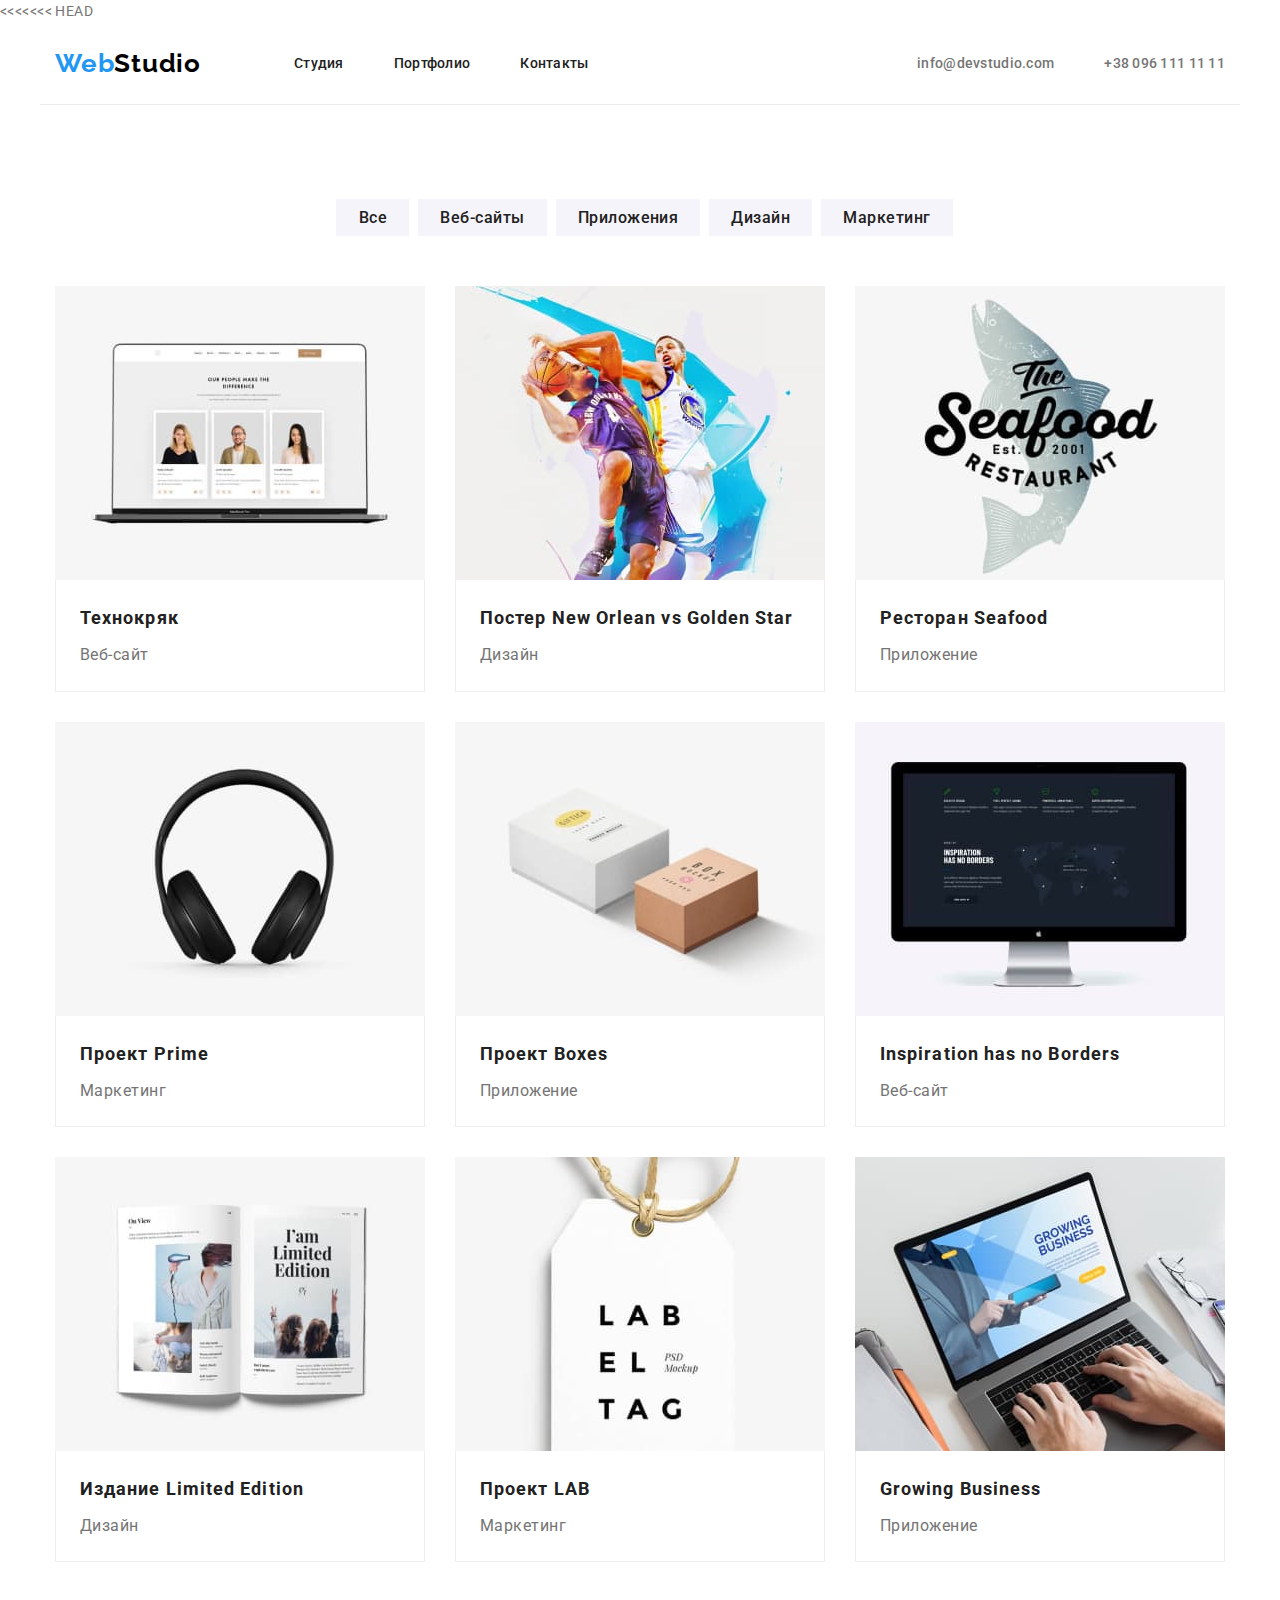
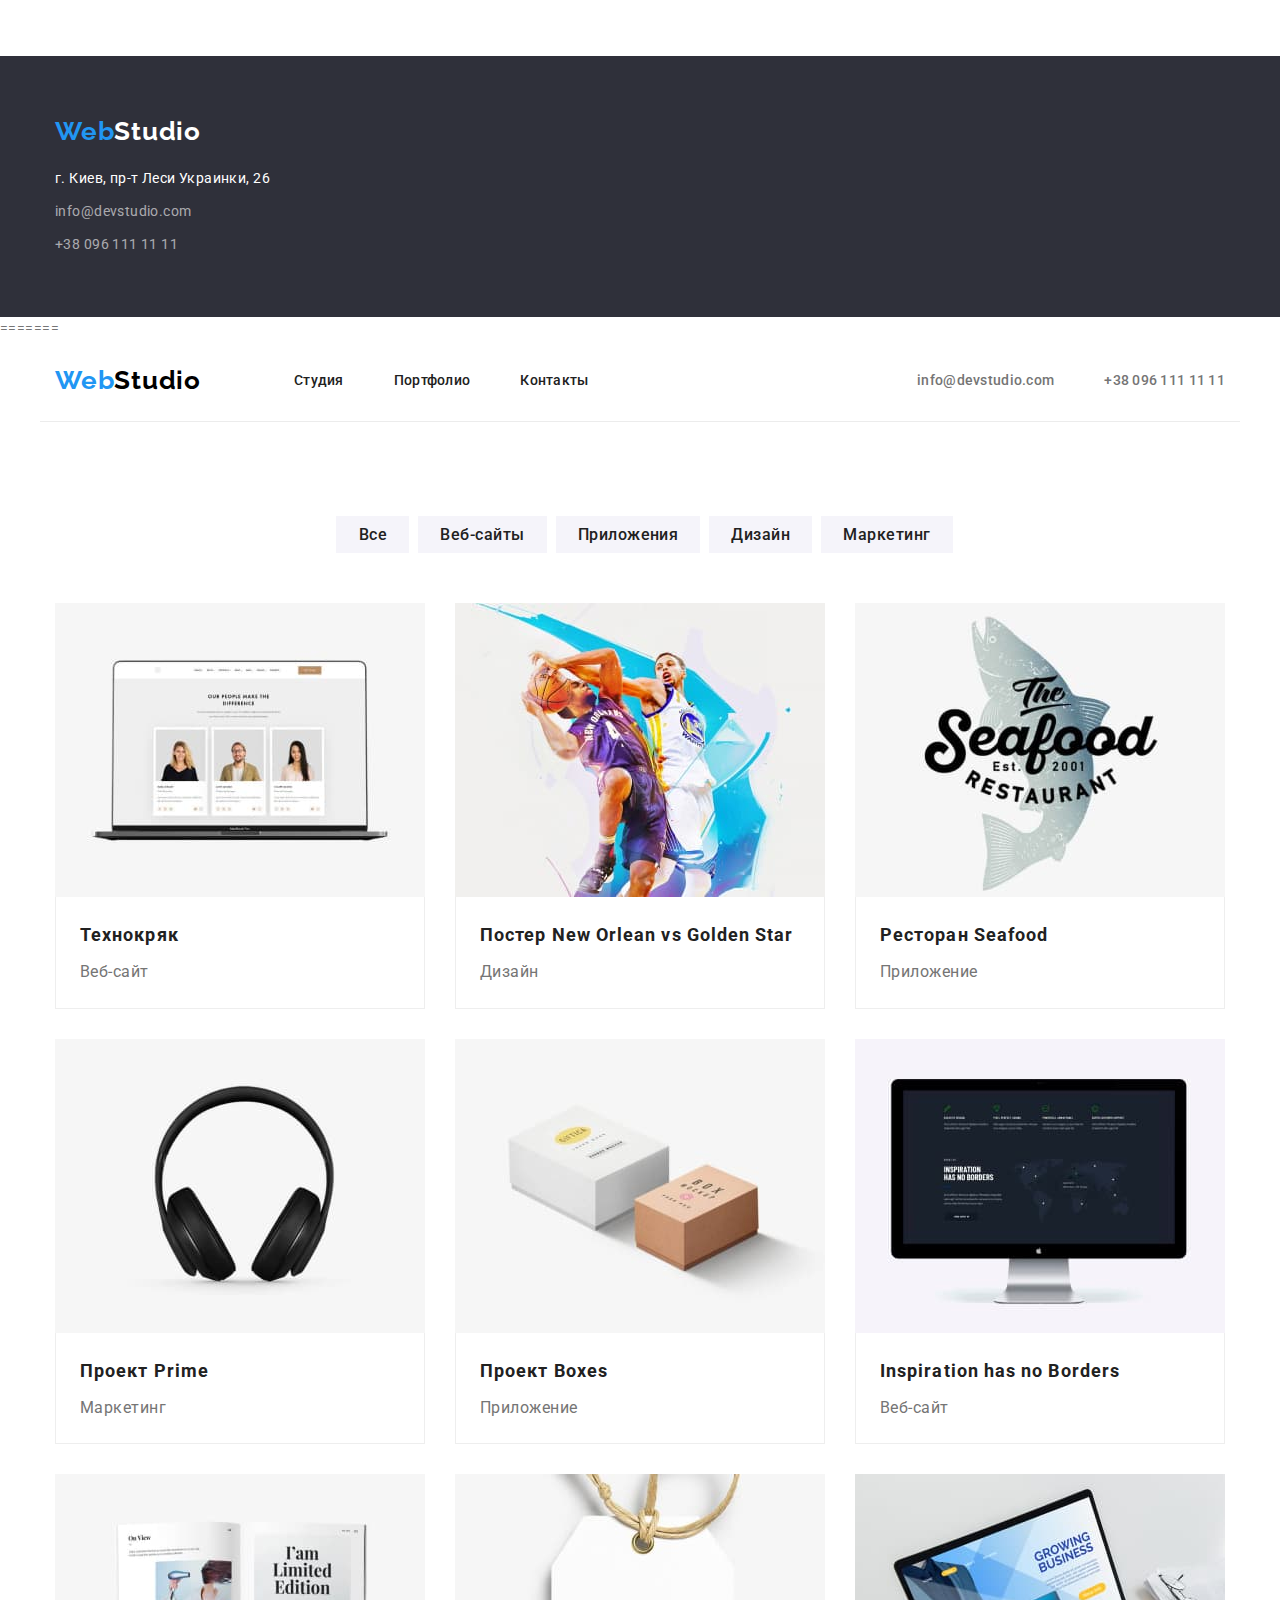
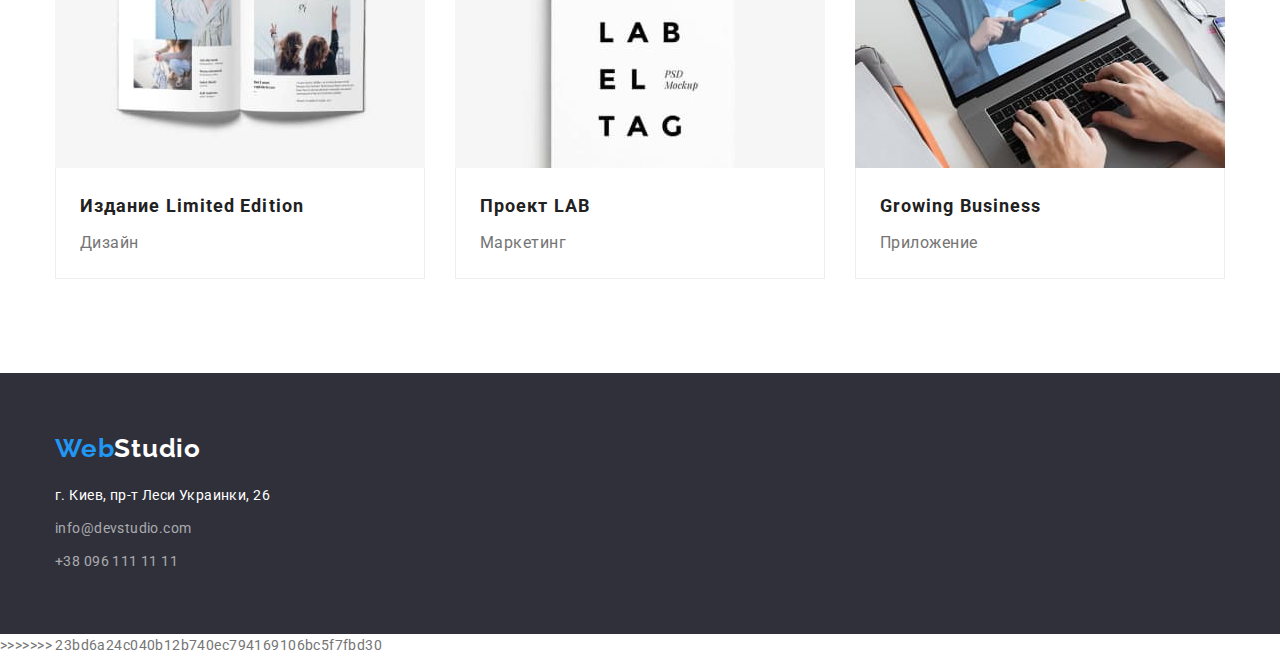
==== commit c8928340: "Додає правки в хедер" ====
--- a/portfolio.html
+++ b/portfolio.html
@@ -1,3 +1,4 @@
+<<<<<<< HEAD
 <!DOCTYPE html>
 <html lang="ru">
   <head>
@@ -12,7 +13,7 @@
   <body>
  <!--Хедер-->  
       <!--<h1>Страница портфолио</h1>-->  
-    <header>
+    <header class="header">
         <div class="container-header container"> 
             <nav class="site-nav">
             <a href="index.html" class=logo>Web<span class="span-black">Studio</span></a>
@@ -30,8 +31,8 @@
         </header>
         <main>
  <!--Портфолио-->  
-        <section>
-        <div class="container-portfolio container section">
+        <section class="section">
+        <div class="container-portfolio container">
             <!--<h2>Портфолио</h2>--> 
             <ul class="button-list">
                 <li class="button-item"><button type=button class="button">Все</button></li>
@@ -124,4 +125,132 @@
     </section>
         </footer>
      </body>
+=======
+<!DOCTYPE html>
+<html lang="ru">
+  <head>
+    <title>Портфолио</title>
+      <meta http-equiv="X-UA-Compatible" content="IE=Edge">
+      <meta charset="utf-8">
+      <link rel="preconnect" href="https://fonts.gstatic.com">
+    <link href="https://fonts.googleapis.com/css2?family=Raleway:wght@700&family=Roboto:wght@400;500;700;900&display=swap" rel="stylesheet">
+    <link rel="stylesheet" href="https://cdnjs.cloudflare.com/ajax/libs/modern-normalize/1.0.0/modern-normalize.min.css">  
+    <link rel= "stylesheet" href="./css/styles.css" />
+</head>
+  <body>
+ <!--Хедер-->  
+      <!--<h1>Страница портфолио</h1>-->  
+    <header class="header">
+        <div class="container-header container"> 
+            <nav class="site-nav">
+            <a href="index.html" class=logo>Web<span class="span-black">Studio</span></a>
+                <ul class="site-nav list">
+                    <li class="item"><a href="index.html" class=link>Студия</a></li> 
+                    <li class="item"><a href="./portfolio.html" class=link>Портфолио</a></li>
+                    <li class="item"><a href="" class=link>Контакты</a></li> 
+                </ul>
+            </nav>
+                <ul class="auth-nav list">
+                  <li class="item"><a href="mailto:info@devstudio.com" class=link>info@devstudio.com</a> </li> 
+                  <li class="item"><a href="tel:+380961111111" class=link>+38 096 111 11 11</a> </li>
+                </ul> 
+        </div> 
+        </header>
+        <main>
+ <!--Портфолио-->  
+        <section class="section">
+        <div class="container-portfolio container">
+            <!--<h2>Портфолио</h2>--> 
+            <ul class="button-list">
+                <li class="button-item"><button type=button class="button">Все</button></li>
+                <li class="button-item"><button type=button class="button">Веб-сайты</button></li>
+                <li class="button-item"><button type=button class="button">Приложения</button></li>
+                <li class="button-item"><button type=button class="button">Дизайн</button></li>
+                <li class="button-item"><button type=button class="button">Маркетинг</button></li>
+            </ul>
+            <ul class="portfolio-list">
+                <li class="portfolio-item">
+                    <img src="./images/img4.jpg" alt="технокряк" width="370"/>
+                <div class="portfolio-card">
+                    <h3 class="portfolio-title">Технокряк</h3>
+                    <p class="portfolio">Веб-сайт</p>  
+                </div>
+                </li>
+                <li class="portfolio-item">
+                    <img src="./images/img5.jpg" alt="Постер New Orlean vs Golden Star" width="370"/>
+                <div class="portfolio-card">    
+                    <h3 class="portfolio-title">Постер New Orlean vs Golden Star</h3>
+                    <p class="portfolio">Дизайн</p>  
+                </div>
+                </li>
+                <li class="portfolio-item">
+                    <img src="./images/img6.jpg" alt="Ресторан Seafood" width="370"/>
+                <div class="portfolio-card"> 
+                    <h3 class="portfolio-title">Ресторан Seafood</h3>
+                    <p class="portfolio">Приложение</p> 
+                </div> 
+                </li> 
+                <li class="portfolio-item">
+                    <img src="./images/img7.jpg" alt="Проект Prime" width="370"/>
+                <div class="portfolio-card"> 
+                    <h3 class="portfolio-title">Проект Prime</h3>
+                    <p class="portfolio">Маркетинг</p> 
+                </div> 
+                </li>
+                <li class="portfolio-item">
+                    <img src="./images/img8.jpg" alt="Проект Boxes" width="370"/>
+                <div class="portfolio-card"> 
+                    <h3 class="portfolio-title">Проект Boxes</h3>
+                    <p class="portfolio">Приложение</p>
+                </div>   
+                </li>
+                <li class="portfolio-item">
+                    <img src="./images/img9.jpg" alt="Inspiration has no Borders" width="370"/>
+                <div class="portfolio-card">
+                    <h3 class="portfolio-title">Inspiration has no Borders</h3>
+                    <p class="portfolio">Веб-сайт</p>  
+                </div> 
+                </li>
+                <li class="portfolio-item">
+                    <img src="./images/img10.jpg" alt="Издание Limited Edition" width="370"/>
+                <div class="portfolio-card">
+                    <h3 class="portfolio-title">Издание Limited Edition</h3>
+                    <p class="portfolio">Дизайн</p>  
+                </div>
+                </li> 
+                <li class="portfolio-item">
+                    <img src="./images/img11.jpg" alt="Проект LAB" width="370"/>
+                <div class="portfolio-card">
+                    <h3 class="portfolio-title">Проект LAB</h3>
+                    <p class="portfolio">Маркетинг</p> 
+                </div> 
+                </li> 
+                <li class="portfolio-item">
+                    <img src="./images/img12.jpg" alt="Проект LAB" width="370"/>
+                <div class="portfolio-card">
+                    <h3 class="portfolio-title">Growing Business</h3>
+                    <p class="portfolio">Приложение</p>  
+                </div>
+                </li>    
+            </ul> 
+        </div>
+        </section>
+    </main>
+ <!--Футер-->  
+ <footer>
+    <section class="footer-section">
+        <div class="footer container">
+            <a href="index.html" class=logo>Web<span class="span-white">Studio</span></a>
+            <address>
+                <ul class="address">
+                    <li><a href="" class=address>г. Киев, пр-т Леси Украинки, 26</a></li>  
+                    <li class="address-list"><a href="mailto:info@devstudio.com" class=address-communication>info@devstudio.com</a></li>   
+                    <li class="address-list"><a href="tel:+380961111111" class=address-communication>+38 096 111 11 11</a></li>        
+                </ul>
+            </address>
+        </div>
+    </section>
+        </footer>
+     </body>
+>>>>>>> 23bd6a24c040b12b740ec794169106bc5f7fbd30
     </html>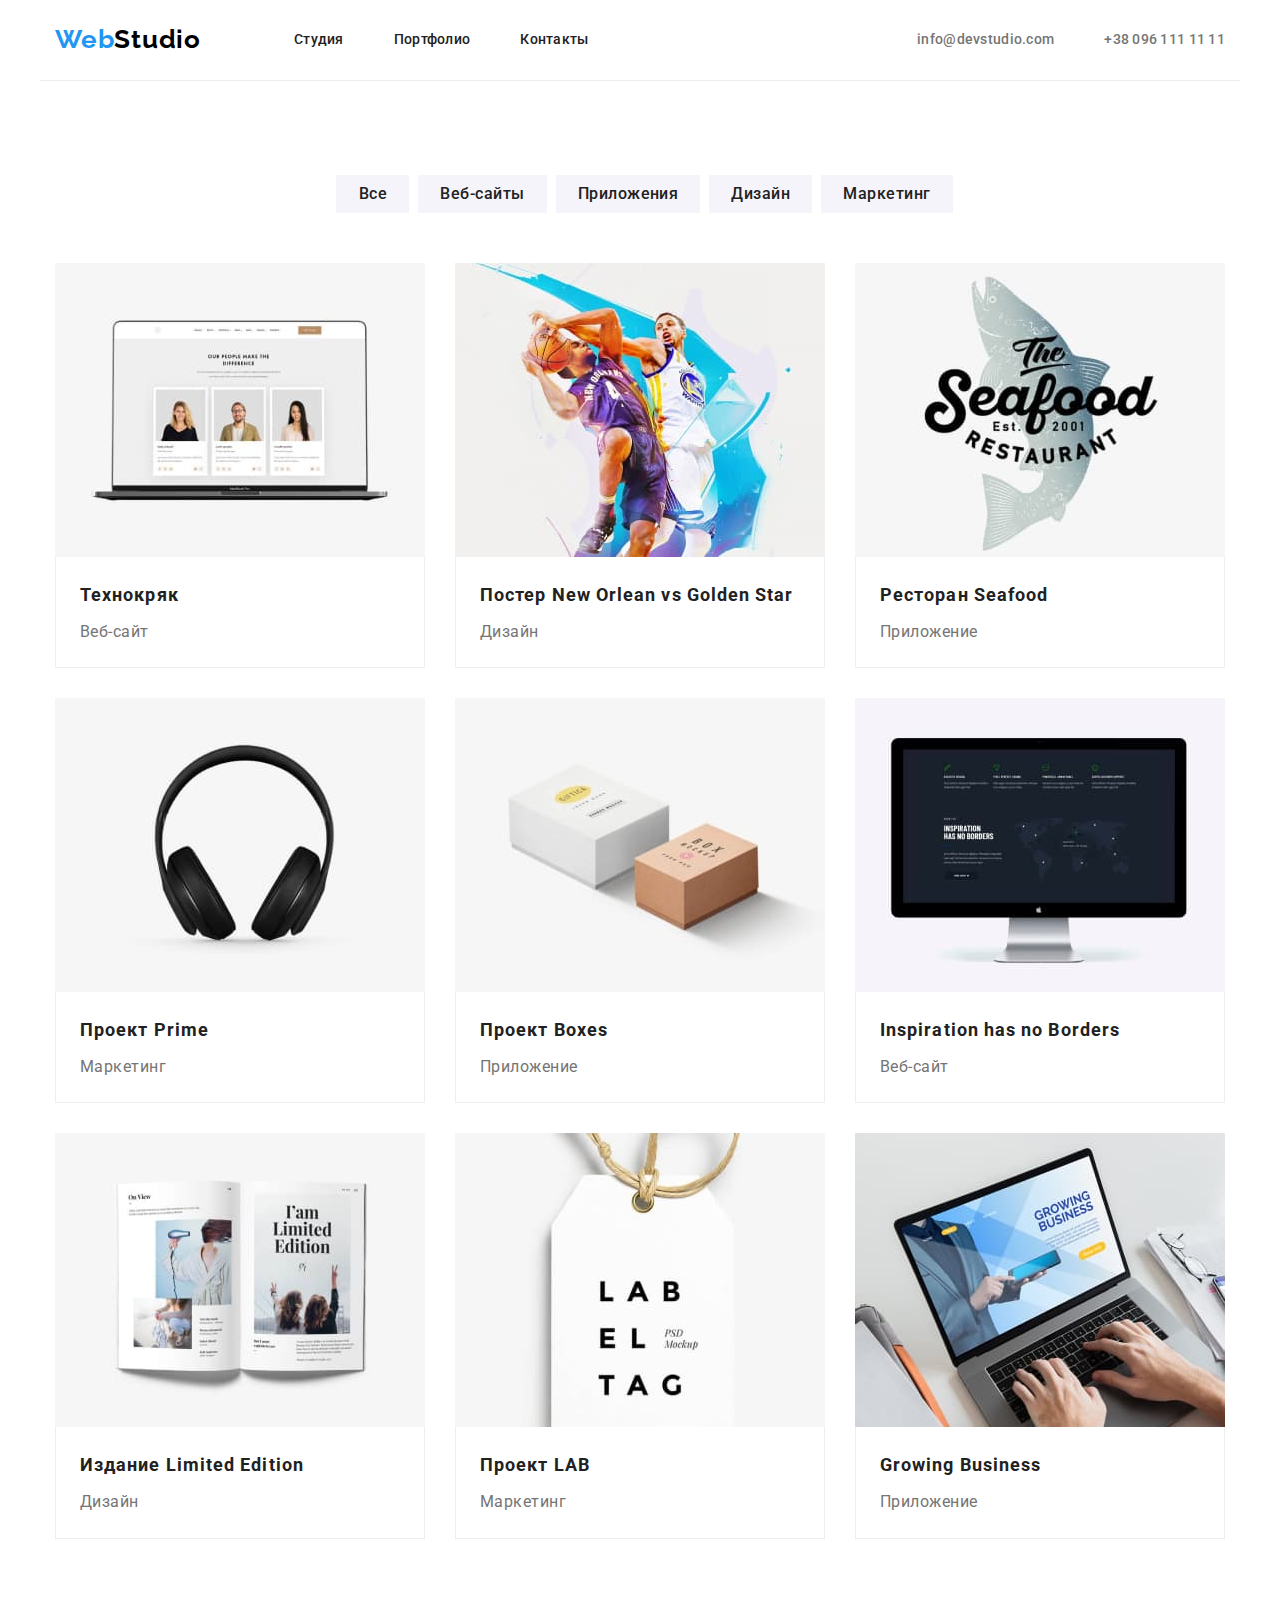
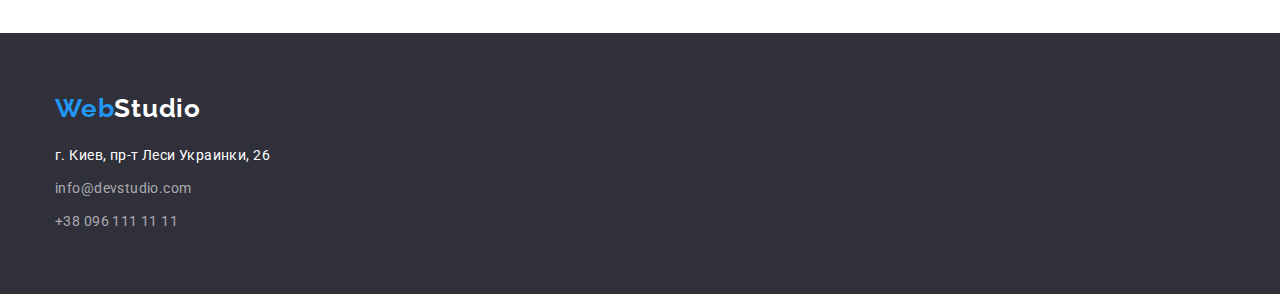
==== commit 41c17e21: "Оновлює файли" ====
--- a/portfolio.html
+++ b/portfolio.html
@@ -1,4 +1,3 @@
-<<<<<<< HEAD
 <!DOCTYPE html>
 <html lang="ru">
   <head>
@@ -125,132 +124,4 @@
     </section>
         </footer>
      </body>
-=======
-<!DOCTYPE html>
-<html lang="ru">
-  <head>
-    <title>Портфолио</title>
-      <meta http-equiv="X-UA-Compatible" content="IE=Edge">
-      <meta charset="utf-8">
-      <link rel="preconnect" href="https://fonts.gstatic.com">
-    <link href="https://fonts.googleapis.com/css2?family=Raleway:wght@700&family=Roboto:wght@400;500;700;900&display=swap" rel="stylesheet">
-    <link rel="stylesheet" href="https://cdnjs.cloudflare.com/ajax/libs/modern-normalize/1.0.0/modern-normalize.min.css">  
-    <link rel= "stylesheet" href="./css/styles.css" />
-</head>
-  <body>
- <!--Хедер-->  
-      <!--<h1>Страница портфолио</h1>-->  
-    <header class="header">
-        <div class="container-header container"> 
-            <nav class="site-nav">
-            <a href="index.html" class=logo>Web<span class="span-black">Studio</span></a>
-                <ul class="site-nav list">
-                    <li class="item"><a href="index.html" class=link>Студия</a></li> 
-                    <li class="item"><a href="./portfolio.html" class=link>Портфолио</a></li>
-                    <li class="item"><a href="" class=link>Контакты</a></li> 
-                </ul>
-            </nav>
-                <ul class="auth-nav list">
-                  <li class="item"><a href="mailto:info@devstudio.com" class=link>info@devstudio.com</a> </li> 
-                  <li class="item"><a href="tel:+380961111111" class=link>+38 096 111 11 11</a> </li>
-                </ul> 
-        </div> 
-        </header>
-        <main>
- <!--Портфолио-->  
-        <section class="section">
-        <div class="container-portfolio container">
-            <!--<h2>Портфолио</h2>--> 
-            <ul class="button-list">
-                <li class="button-item"><button type=button class="button">Все</button></li>
-                <li class="button-item"><button type=button class="button">Веб-сайты</button></li>
-                <li class="button-item"><button type=button class="button">Приложения</button></li>
-                <li class="button-item"><button type=button class="button">Дизайн</button></li>
-                <li class="button-item"><button type=button class="button">Маркетинг</button></li>
-            </ul>
-            <ul class="portfolio-list">
-                <li class="portfolio-item">
-                    <img src="./images/img4.jpg" alt="технокряк" width="370"/>
-                <div class="portfolio-card">
-                    <h3 class="portfolio-title">Технокряк</h3>
-                    <p class="portfolio">Веб-сайт</p>  
-                </div>
-                </li>
-                <li class="portfolio-item">
-                    <img src="./images/img5.jpg" alt="Постер New Orlean vs Golden Star" width="370"/>
-                <div class="portfolio-card">    
-                    <h3 class="portfolio-title">Постер New Orlean vs Golden Star</h3>
-                    <p class="portfolio">Дизайн</p>  
-                </div>
-                </li>
-                <li class="portfolio-item">
-                    <img src="./images/img6.jpg" alt="Ресторан Seafood" width="370"/>
-                <div class="portfolio-card"> 
-                    <h3 class="portfolio-title">Ресторан Seafood</h3>
-                    <p class="portfolio">Приложение</p> 
-                </div> 
-                </li> 
-                <li class="portfolio-item">
-                    <img src="./images/img7.jpg" alt="Проект Prime" width="370"/>
-                <div class="portfolio-card"> 
-                    <h3 class="portfolio-title">Проект Prime</h3>
-                    <p class="portfolio">Маркетинг</p> 
-                </div> 
-                </li>
-                <li class="portfolio-item">
-                    <img src="./images/img8.jpg" alt="Проект Boxes" width="370"/>
-                <div class="portfolio-card"> 
-                    <h3 class="portfolio-title">Проект Boxes</h3>
-                    <p class="portfolio">Приложение</p>
-                </div>   
-                </li>
-                <li class="portfolio-item">
-                    <img src="./images/img9.jpg" alt="Inspiration has no Borders" width="370"/>
-                <div class="portfolio-card">
-                    <h3 class="portfolio-title">Inspiration has no Borders</h3>
-                    <p class="portfolio">Веб-сайт</p>  
-                </div> 
-                </li>
-                <li class="portfolio-item">
-                    <img src="./images/img10.jpg" alt="Издание Limited Edition" width="370"/>
-                <div class="portfolio-card">
-                    <h3 class="portfolio-title">Издание Limited Edition</h3>
-                    <p class="portfolio">Дизайн</p>  
-                </div>
-                </li> 
-                <li class="portfolio-item">
-                    <img src="./images/img11.jpg" alt="Проект LAB" width="370"/>
-                <div class="portfolio-card">
-                    <h3 class="portfolio-title">Проект LAB</h3>
-                    <p class="portfolio">Маркетинг</p> 
-                </div> 
-                </li> 
-                <li class="portfolio-item">
-                    <img src="./images/img12.jpg" alt="Проект LAB" width="370"/>
-                <div class="portfolio-card">
-                    <h3 class="portfolio-title">Growing Business</h3>
-                    <p class="portfolio">Приложение</p>  
-                </div>
-                </li>    
-            </ul> 
-        </div>
-        </section>
-    </main>
- <!--Футер-->  
- <footer>
-    <section class="footer-section">
-        <div class="footer container">
-            <a href="index.html" class=logo>Web<span class="span-white">Studio</span></a>
-            <address>
-                <ul class="address">
-                    <li><a href="" class=address>г. Киев, пр-т Леси Украинки, 26</a></li>  
-                    <li class="address-list"><a href="mailto:info@devstudio.com" class=address-communication>info@devstudio.com</a></li>   
-                    <li class="address-list"><a href="tel:+380961111111" class=address-communication>+38 096 111 11 11</a></li>        
-                </ul>
-            </address>
-        </div>
-    </section>
-        </footer>
-     </body>
->>>>>>> 23bd6a24c040b12b740ec794169106bc5f7fbd30
     </html>